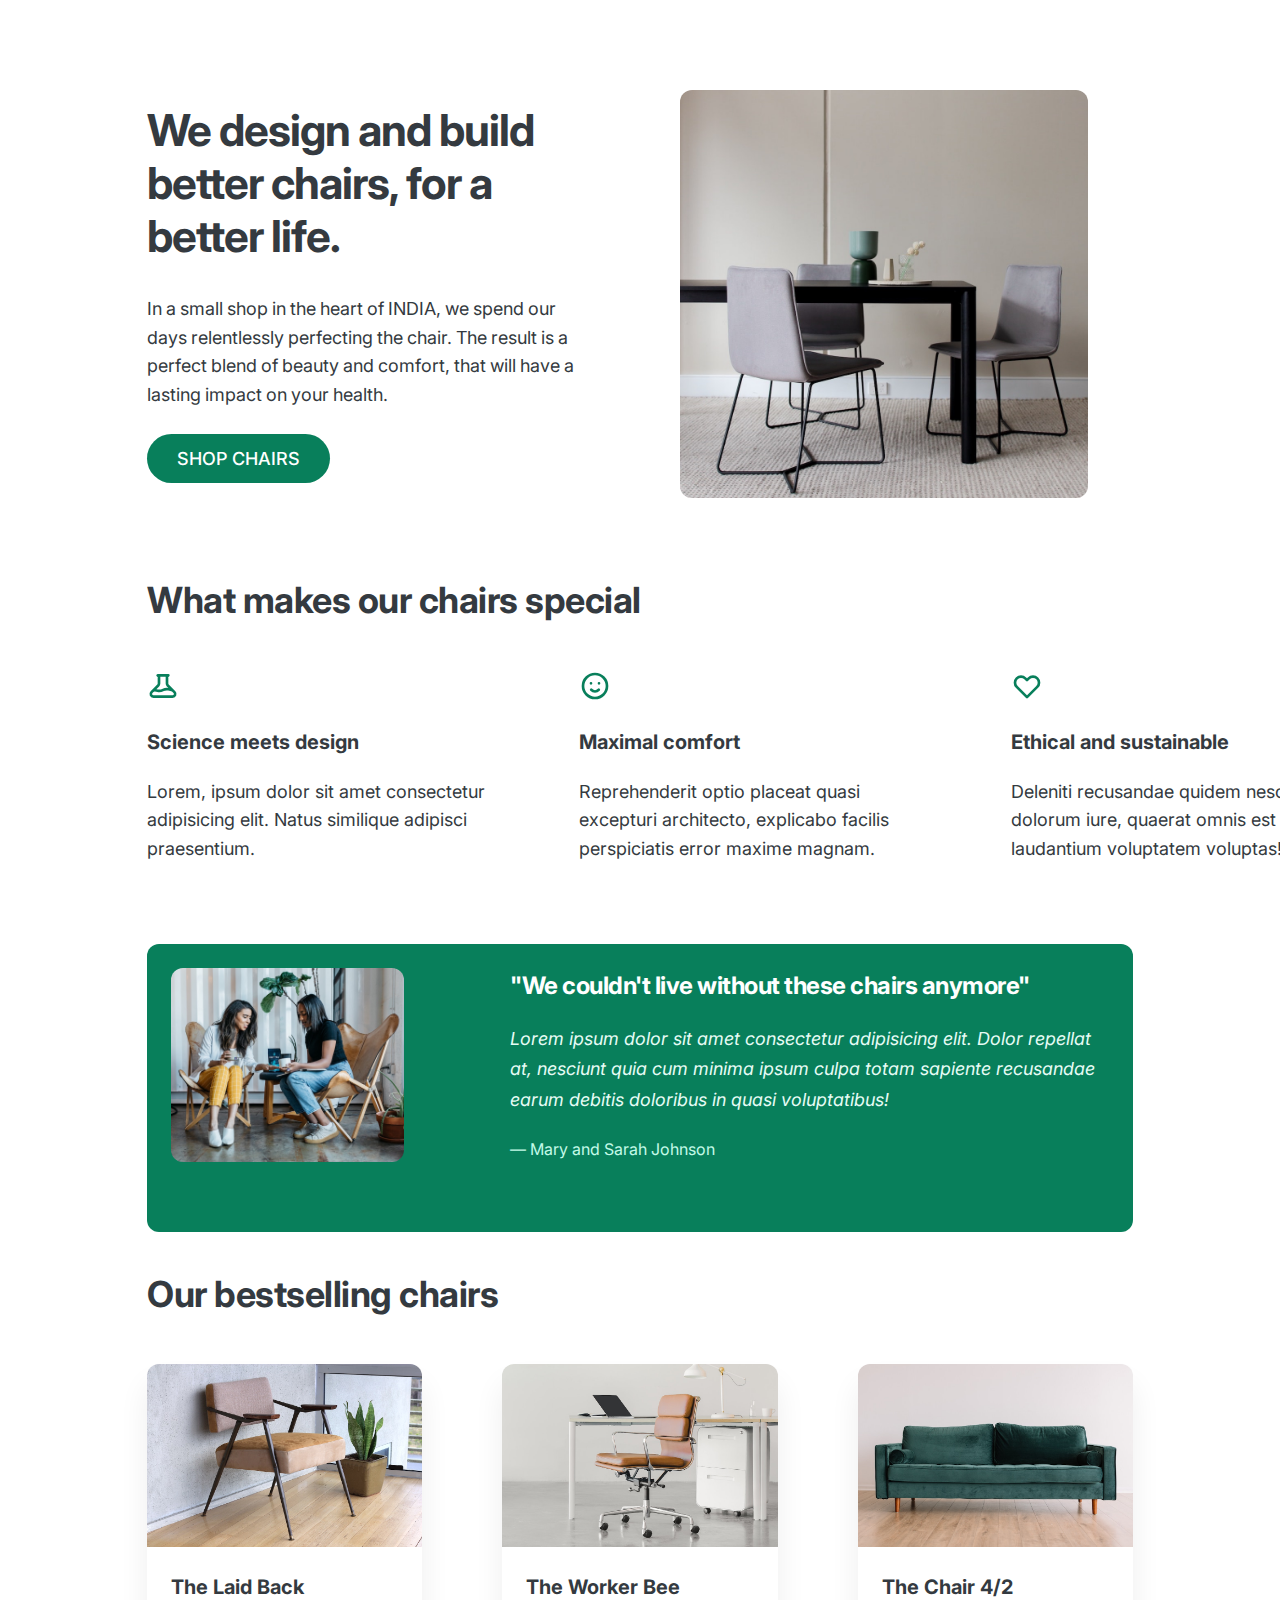
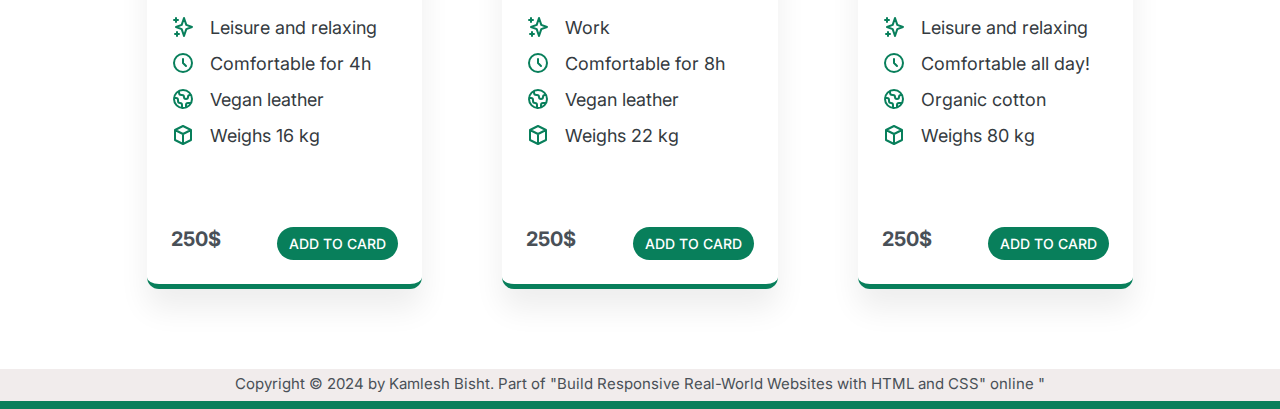
==== project1/index.html @ 7e7885c2 "Designing a landing page for website" ====
<!DOCTYPE html>
<html lang="en">
  <head>
    <meta charset="UTF-8" />
    <meta name="viewport" content="width=device-width, initial-scale=1.0" />
    <title>Indian chair shop</title>
    <link
      href="https://fonts.googleapis.com/css2?family=Inter:wght@400;500;700&display=swap"
      rel="stylesheet"
    />
    <link rel="stylesheet" href="style.css" />
  </head>
  <body>
    <div class="container">
      <header>
        <div class="header-text-box">
          <h1>We design and build better chairs, for a better life.</h1>
          <p class="header-text">
            In a small shop in the heart of INDIA, we spend our days
            relentlessly perfecting the chair. The result is a perfect blend of
            beauty and comfort, that will have a lasting impact on your health.
          </p>
          <a class="btn btn--big" href="#">shop chairs</a>
        </div>
        <img src="./hero.jpg" alt="chair-hero section images" />
      </header>

      <section>
        <h2>What makes our chairs special</h2>
        <div class="grid-3-cols">
          <div>
            <svg
              xmlns="http://www.w3.org/2000/svg"
              class="features-icon"
              fill="none"
              viewBox="0 0 24 24"
              stroke="currentColor"
            >
              <path
                stroke-linecap="round"
                stroke-linejoin="round"
                stroke-width="2"
                d="M19.428 15.428a2 2 0 00-1.022-.547l-2.387-.477a6 6 0 00-3.86.517l-.318.158a6 6 0 01-3.86.517L6.05 15.21a2 2 0 00-1.806.547M8 4h8l-1 1v5.172a2 2 0 00.586 1.414l5 5c1.26 1.26.367 3.414-1.415 3.414H4.828c-1.782 0-2.674-2.154-1.414-3.414l5-5A2 2 0 009 10.172V5L8 4z"
              />
            </svg>

            <p class="features-title"><strong>Science meets design</strong></p>
            <p class="features-text">
              Lorem, ipsum dolor sit amet consectetur adipisicing elit. Natus
              similique adipisci praesentium.
            </p>
          </div>

          <div>
            <svg
              xmlns="http://www.w3.org/2000/svg"
              class="features-icon"
              fill="none"
              viewBox="0 0 24 24"
              stroke="currentColor"
            >
              <path
                stroke-linecap="round"
                stroke-linejoin="round"
                stroke-width="2"
                d="M14.828 14.828a4 4 0 01-5.656 0M9 10h.01M15 10h.01M21 12a9 9 0 11-18 0 9 9 0 0118 0z"
              />
            </svg>

            <p class="features-title"><strong>Maximal comfort</strong></p>
            <p class="features-text">
              Reprehenderit optio placeat quasi excepturi architecto, explicabo
              facilis perspiciatis error maxime magnam.
            </p>
          </div>

          <div>
            <svg
              xmlns="http://www.w3.org/2000/svg"
              class="features-icon"
              fill="none"
              viewBox="0 0 24 24"
              stroke="currentColor"
            >
              <path
                stroke-linecap="round"
                stroke-linejoin="round"
                stroke-width="2"
                d="M4.318 6.318a4.5 4.5 0 000 6.364L12 20.364l7.682-7.682a4.5 4.5 0 00-6.364-6.364L12 7.636l-1.318-1.318a4.5 4.5 0 00-6.364 0z"
              />
            </svg>
            <p class="features-title">
              <strong>Ethical and sustainable</strong>
            </p>
            <p class="features-text">
              Deleniti recusandae quidem nesciunt, eos dolorum iure, quaerat
              omnis est laudantium voluptatem voluptas!
            </p>
          </div>
        </div>
      </section>
      <!-- Feature section end -->
      <section class="testimonial-section">
        <div class="grid-3-cols">
          <img src="customers.jpg" alt="People sitting on chairs" />

          <div class="testimonial-box">
            <h2>"We couldn't live without these chairs anymore"</h2>
            <blockquote class="testimonial-text">
              Lorem ipsum dolor sit amet consectetur adipisicing elit. Dolor
              repellat at, nesciunt quia cum minima ipsum culpa totam sapiente
              recusandae earum debitis doloribus in quasi voluptatibus!
            </blockquote>
            <p class="testimonial-author">&mdash; Mary and Sarah Johnson</p>
          </div>
        </div>
      </section>
      <!-- testimonial section end -->

      <section>
        <h2>Our bestselling chairs</h2>
        <div class="grid-3-cols">
          <figure class="chair">
            <img src="./chair-1.jpg" alt="chair images" />
            <div class="chair-box">
              <h3>The Laid Back</h3>
              <ul class="chair-details">
                <li>
                  <svg
                    xmlns="http://www.w3.org/2000/svg"
                    class="chair-icon"
                    fill="none"
                    viewBox="0 0 24 24"
                    stroke="currentColor"
                  >
                    <path
                      stroke-linecap="round"
                      stroke-linejoin="round"
                      stroke-width="2"
                      d="M5 3v4M3 5h4M6 17v4m-2-2h4m5-16l2.286 6.857L21 12l-5.714 2.143L13 21l-2.286-6.857L5 12l5.714-2.143L13 3z"
                    />
                  </svg>
                  <span>Leisure and relaxing</span>
                </li>
                <li>
                  <svg
                    xmlns="http://www.w3.org/2000/svg"
                    class="chair-icon"
                    fill="none"
                    viewBox="0 0 24 24"
                    stroke="currentColor"
                  >
                    <path
                      stroke-linecap="round"
                      stroke-linejoin="round"
                      stroke-width="2"
                      d="M12 8v4l3 3m6-3a9 9 0 11-18 0 9 9 0 0118 0z"
                    />
                  </svg>
                  <span>Comfortable for 4h</span>
                </li>
                <li>
                  <svg
                    xmlns="http://www.w3.org/2000/svg"
                    class="chair-icon"
                    fill="none"
                    viewBox="0 0 24 24"
                    stroke="currentColor"
                  >
                    <path
                      stroke-linecap="round"
                      stroke-linejoin="round"
                      stroke-width="2"
                      d="M3.055 11H5a2 2 0 012 2v1a2 2 0 002 2 2 2 0 012 2v2.945M8 3.935V5.5A2.5 2.5 0 0010.5 8h.5a2 2 0 012 2 2 2 0 104 0 2 2 0 012-2h1.064M15 20.488V18a2 2 0 012-2h3.064M21 12a9 9 0 11-18 0 9 9 0 0118 0z"
                    />
                  </svg>
                  <span>Vegan leather</span>
                </li>
                <li>
                  <svg
                    xmlns="http://www.w3.org/2000/svg"
                    class="chair-icon"
                    fill="none"
                    viewBox="0 0 24 24"
                    stroke="currentColor"
                  >
                    <path
                      stroke-linecap="round"
                      stroke-linejoin="round"
                      stroke-width="2"
                      d="M20 7l-8-4-8 4m16 0l-8 4m8-4v10l-8 4m0-10L4 7m8 4v10M4 7v10l8 4"
                    />
                  </svg>
                  <span>Weighs 16 kg</span>
                </li>
              </ul>

              <div class="chair-price">
                <strong>250$</strong>
                <a href="#" class="btn btn--small">Add to card</a>
              </div>
            </div>
          </figure>

          <figure class="chair">
            <img src="./chair-2.jpg" alt="chair images" />
            <div class="chair-box">
              <h3>The Worker Bee</h3>
              <ul class="chair-details">
                <li>
                  <svg
                    xmlns="http://www.w3.org/2000/svg"
                    class="chair-icon"
                    fill="none"
                    viewBox="0 0 24 24"
                    stroke="currentColor"
                  >
                    <path
                      stroke-linecap="round"
                      stroke-linejoin="round"
                      stroke-width="2"
                      d="M5 3v4M3 5h4M6 17v4m-2-2h4m5-16l2.286 6.857L21 12l-5.714 2.143L13 21l-2.286-6.857L5 12l5.714-2.143L13 3z"
                    />
                  </svg>
                  <span>Work</span>
                </li>
                <li>
                  <svg
                    xmlns="http://www.w3.org/2000/svg"
                    class="chair-icon"
                    fill="none"
                    viewBox="0 0 24 24"
                    stroke="currentColor"
                  >
                    <path
                      stroke-linecap="round"
                      stroke-linejoin="round"
                      stroke-width="2"
                      d="M12 8v4l3 3m6-3a9 9 0 11-18 0 9 9 0 0118 0z"
                    />
                  </svg>
                  <span>Comfortable for 8h</span>
                </li>
                <li>
                  <svg
                    xmlns="http://www.w3.org/2000/svg"
                    class="chair-icon"
                    fill="none"
                    viewBox="0 0 24 24"
                    stroke="currentColor"
                  >
                    <path
                      stroke-linecap="round"
                      stroke-linejoin="round"
                      stroke-width="2"
                      d="M3.055 11H5a2 2 0 012 2v1a2 2 0 002 2 2 2 0 012 2v2.945M8 3.935V5.5A2.5 2.5 0 0010.5 8h.5a2 2 0 012 2 2 2 0 104 0 2 2 0 012-2h1.064M15 20.488V18a2 2 0 012-2h3.064M21 12a9 9 0 11-18 0 9 9 0 0118 0z"
                    />
                  </svg>
                  <span>Vegan leather</span>
                </li>
                <li>
                  <svg
                    xmlns="http://www.w3.org/2000/svg"
                    class="chair-icon"
                    fill="none"
                    viewBox="0 0 24 24"
                    stroke="currentColor"
                  >
                    <path
                      stroke-linecap="round"
                      stroke-linejoin="round"
                      stroke-width="2"
                      d="M20 7l-8-4-8 4m16 0l-8 4m8-4v10l-8 4m0-10L4 7m8 4v10M4 7v10l8 4"
                    />
                  </svg>
                  <span>Weighs 22 kg</span>
                </li>
              </ul>

              <div class="chair-price">
                <strong>250$</strong>
                <a href="#" class="btn btn--small">Add to card</a>
              </div>
            </div>
          </figure>

          <figure class="chair">
            <img src="./chair-3.jpg" alt="chair images" />
            <div class="chair-box">
              <h3>The Chair 4/2</h3>
              <ul class="chair-details">
                <li>
                  <svg
                    xmlns="http://www.w3.org/2000/svg"
                    class="chair-icon"
                    fill="none"
                    viewBox="0 0 24 24"
                    stroke="currentColor"
                  >
                    <path
                      stroke-linecap="round"
                      stroke-linejoin="round"
                      stroke-width="2"
                      d="M5 3v4M3 5h4M6 17v4m-2-2h4m5-16l2.286 6.857L21 12l-5.714 2.143L13 21l-2.286-6.857L5 12l5.714-2.143L13 3z"
                    />
                  </svg>
                  <span>Leisure and relaxing</span>
                </li>
                <li>
                  <svg
                    xmlns="http://www.w3.org/2000/svg"
                    class="chair-icon"
                    fill="none"
                    viewBox="0 0 24 24"
                    stroke="currentColor"
                  >
                    <path
                      stroke-linecap="round"
                      stroke-linejoin="round"
                      stroke-width="2"
                      d="M12 8v4l3 3m6-3a9 9 0 11-18 0 9 9 0 0118 0z"
                    />
                  </svg>
                  <span>Comfortable all day!</span>
                </li>
                <li>
                  <svg
                    xmlns="http://www.w3.org/2000/svg"
                    class="chair-icon"
                    fill="none"
                    viewBox="0 0 24 24"
                    stroke="currentColor"
                  >
                    <path
                      stroke-linecap="round"
                      stroke-linejoin="round"
                      stroke-width="2"
                      d="M3.055 11H5a2 2 0 012 2v1a2 2 0 002 2 2 2 0 012 2v2.945M8 3.935V5.5A2.5 2.5 0 0010.5 8h.5a2 2 0 012 2 2 2 0 104 0 2 2 0 012-2h1.064M15 20.488V18a2 2 0 012-2h3.064M21 12a9 9 0 11-18 0 9 9 0 0118 0z"
                    />
                  </svg>

                  <span>Organic cotton</span>
                </li>
                <li>
                  <svg
                    xmlns="http://www.w3.org/2000/svg"
                    class="chair-icon"
                    fill="none"
                    viewBox="0 0 24 24"
                    stroke="currentColor"
                  >
                    <path
                      stroke-linecap="round"
                      stroke-linejoin="round"
                      stroke-width="2"
                      d="M20 7l-8-4-8 4m16 0l-8 4m8-4v10l-8 4m0-10L4 7m8 4v10M4 7v10l8 4"
                    />
                  </svg>

                  <span>Weighs 80 kg</span>
                </li>
              </ul>

              <div class="chair-price">
                <strong>250$</strong>
                <a href="#" class="btn btn--small">Add to card</a>
              </div>
            </div>
          </figure>
        </div>
      </section>

      <!-- card section end -->
  </div>
    <footer>
      <p>Copyright &copy; 2024 by Kamlesh Bisht. Part of "Build Responsive Real-World Websites with HTML and CSS" online "</p>
    </footer>
      
  </body>
</html>
---- project1/style.css ----
* {
  padding: 0;
  margin: 0;
  box-sizing: border-box;
}

body {
  font-family: "Inter", sans-serif;
  color: #343a40;
  border-bottom: 8px solid #087f5b;
}

.container {
  width: 77%;
  margin: 0 auto;
}

header {
  display: grid;
  grid-template-columns: repeat(2,1fr);
  margin-top: 90px;
  gap: 80px;
  margin-bottom: 5rem;
}

img {
  width: 90%;
  cursor: pointer;
  border-radius: 12px;
}

.header-text-box {
  align-self: center;
}

h1 {
  margin-bottom: 32px;
  font-size: 44px;
  line-height: 1.2;
  letter-spacing: -1px;
}

.header-text {
  /* text-align: justify; */
  margin-bottom: 24px;
  font-size: 18px;
  line-height: 1.6;
  word-spacing: -1px;
}

.btn:link,
.btn:visited {
  background-color: #087f5b;
  color: #fff;
  text-decoration: none;
  text-transform: uppercase;
  font-weight: 500;

  display: inline-block;
  border-radius: 100px;
}

.btn:hover,
.btn:active {
  background-color: #099268;
}

.btn--big {
  font-size: 18px;
  padding: 14px 30px;
}

.btn--small {
  font-size: 14px;
  padding: 8px 12px;
}

h2 {
  margin-bottom: 3rem;
  font-size: 36px;
  letter-spacing: -0.5px;
}

.grid-3-cols {
  display: grid;
  grid-template-columns: repeat(3, 1fr);
  row-gap: 2rem;
  column-gap: 5rem;
  margin-bottom: 5rem;
}

.features-title{
  font-size: 20px;
  margin-bottom: 1.5rem;

}

.features-text{
  font-size: 18px;
  line-height: 1.6;
  width: 22rem;
}

.features-icon{
  width: 32px;
  height: 32px;
  stroke: #087f5b;
  margin-bottom: 24px;
}
/* testimonial section */

.testimonial-box{
  grid-column: 2/-1 ;
  align-self: center
}

.testimonial-section {
  background-color: #087f5b;
  color: #fff;
  padding: 24px;
  border-radius: 12px;
  height: 18rem;
  margin-bottom: 2.5rem;
}


.testimonial-box h2 {
  margin-bottom: 24px;
  /* 20 / 24 / 30 */
  font-size: 24px;
}

.testimonial-text {
  font-style: italic;
  margin-bottom: 24px;
  font-size: 18px;
  line-height: 1.7;
  color: #e6fcf5;
}

.testimonial-author {
  color: #c3fae8;
}


/* card section */

.chair-box{
  padding: 24px;
  border-bottom: 5px solid#087f5b;
  border-radius: 12px;
 
}

.chair-box >h3{
  margin-bottom: 1rem;
   font-size: 20px;
}

.chair-details {
  list-style: none;
  margin-bottom: 30px;
}


.chair {
  box-shadow: 0px 20px 30px 0 rgba(0, 0, 0, 0.07);
  border-radius: 12px;
}

.chair img {
  border-bottom-left-radius: 0;
  border-bottom-right-radius: 0;
  width: 100%;
}

.chair-icon{
  width: 24px;
  height: 24px;
  stroke: #087f5b;
  
}

.chair-details >li{
  display: flex;
  align-items: center;
  gap: 15px;
  font-size: 18px;
  list-style-type: none;
  margin-bottom: 12px;
}

.chair-details li:last-child {
  margin-bottom: 0;
}

.chair-price{
  display: flex;
  justify-content: space-between;
  font-size: 20px;
  color: #495057;
  margin-top: 5rem;
  
}


footer >p{
  height: 2rem;
  padding: 5px;
  font-size: 15px;
  color: #495057;
  text-align: center;
  background-color: rgba(204, 187, 187, 0.278);
}
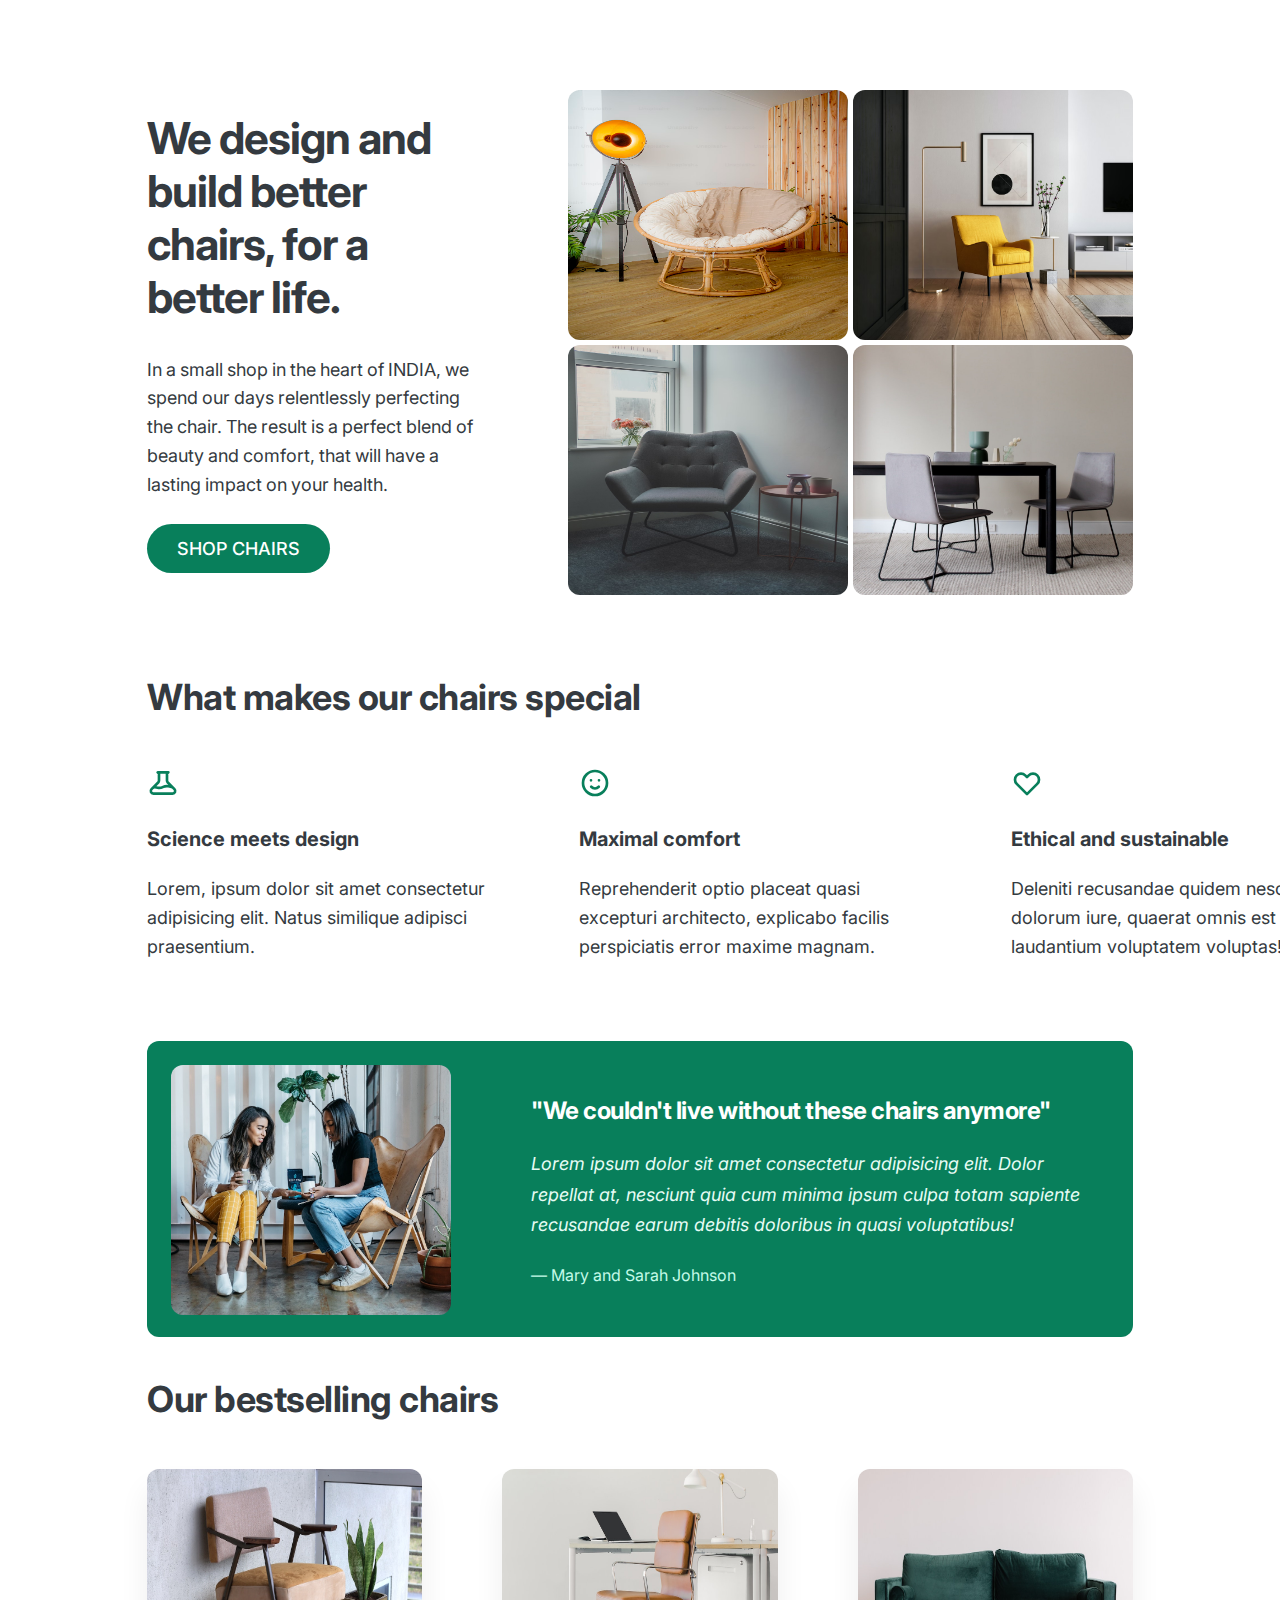
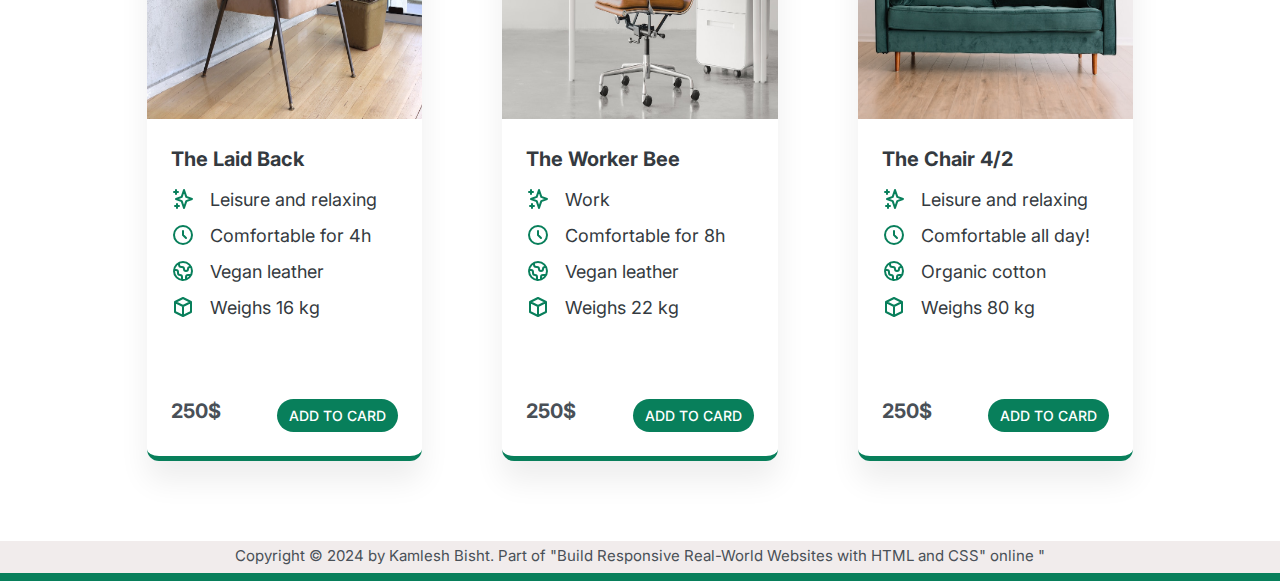
==== commit 5738be01: "mogify hero section in the landing page" ====
--- a/project1/index.html
+++ b/project1/index.html
@@ -22,7 +22,12 @@
           </p>
           <a class="btn btn--big" href="#">shop chairs</a>
         </div>
+        <div class="hero-container">
+        <img src="./hero-chair-1.avif" alt="chair-hero section images" />
+        <img src="./hero-chair-2.avif" alt="chair-hero section images" />
+        <img src="./hero-chair-3.avif" alt="chair-hero section images" />
         <img src="./hero.jpg" alt="chair-hero section images" />
+        </div>
       </header>
 
       <section>
--- a/project1/style.css
+++ b/project1/style.css
@@ -23,8 +23,18 @@
   margin-bottom: 5rem;
 }
 
+.hero-container{
+  display: grid;
+  grid-template-columns: repeat(2,1fr);
+  grid-template-rows: repeat(2,1fr);
+  gap: 5px;
+  
+}
+
 img {
-  width: 90%;
+  width: 280px;
+  height: 250px;
+  
   cursor: pointer;
   border-radius: 12px;
 }
@@ -119,7 +129,7 @@
   color: #fff;
   padding: 24px;
   border-radius: 12px;
-  height: 18rem;
+  height: 18.5rem;
   margin-bottom: 2.5rem;
 }
 
